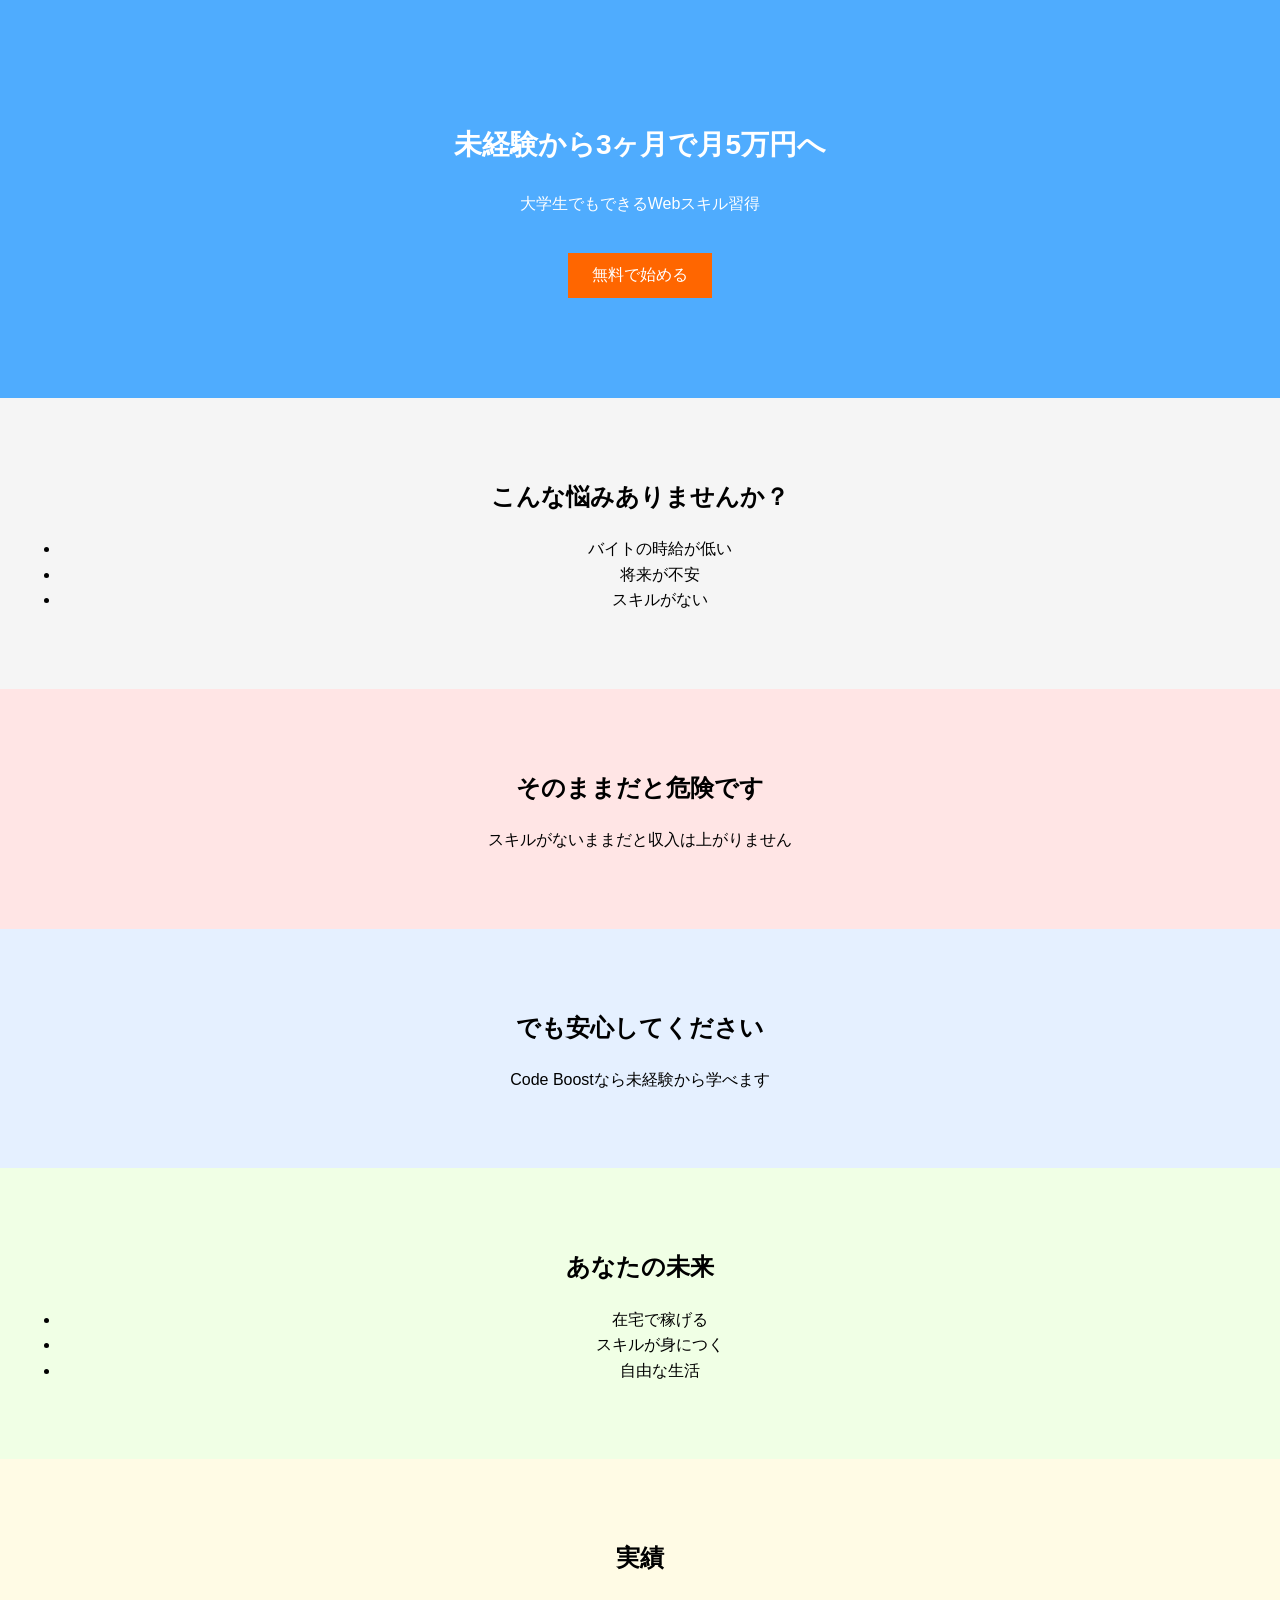
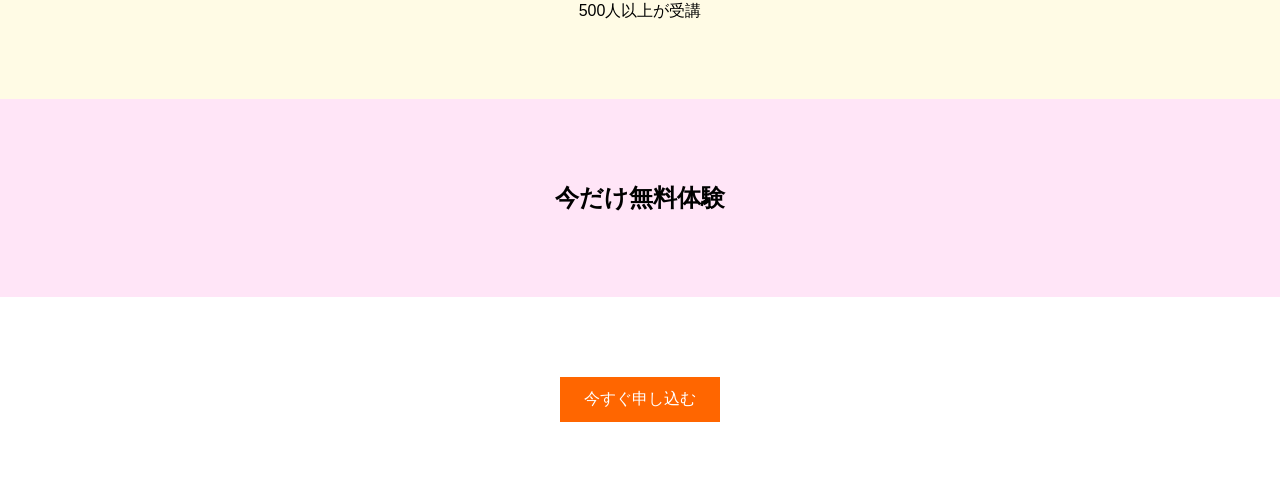
==== ai.html @ 4aaf7d5e "初めての保存" ====
<!DOCTYPE html>
<html lang="ja">
<head>
  <meta charset="UTF-8">
  <title>Code Boost</title>
  <link rel="stylesheet" href="ai.css">
</head>
<body>

<!-- ① ファーストビュー -->
<section class="hero">
  <h1>未経験から3ヶ月で月5万円へ</h1>
  <p>大学生でもできるWebスキル習得</p>
  <button>無料で始める</button>
</section>

<!-- ② 悩み -->
<section class="problem">
  <h2>こんな悩みありませんか？</h2>
  <ul>
    <li>バイトの時給が低い</li>
    <li>将来が不安</li>
    <li>スキルがない</li>
  </ul>
</section>

<!-- ③ 問題深掘り -->
<section class="danger">
  <h2>そのままだと危険です</h2>
  <p>スキルがないままだと収入は上がりません</p>
</section>

<!-- ④ 解決策 -->
<section class="solution">
  <h2>でも安心してください</h2>
  <p>Code Boostなら未経験から学べます</p>
</section>

<!-- ⑤ ベネフィット -->
<section class="benefit">
  <h2>あなたの未来</h2>
  <ul>
    <li>在宅で稼げる</li>
    <li>スキルが身につく</li>
    <li>自由な生活</li>
  </ul>
</section>

<!-- ⑥ 信頼 -->
<section class="trust">
  <h2>実績</h2>
  <p>500人以上が受講</p>
</section>

<!-- ⑦ オファー -->
<section class="offer">
  <h2>今だけ無料体験</h2>
</section>

<!-- ⑧ CTA -->
<section class="cta">
  <button>今すぐ申し込む</button>
</section>

</body>
</html>
---- ai.css ----
body {
  margin: 0;
  font-family: sans-serif;
  line-height: 1.6;
}

/* 共通 */
section {
  padding: 60px 20px;
  text-align: center;
}

/* ファーストビュー */
.hero {
  background: #4facfe;
  color: white;
  padding: 100px 20px;
}

.hero h1 {
  font-size: 28px;
}

/* セクション色分け */
.problem { background: #f5f5f5; }
.danger { background: #ffe5e5; }
.solution { background: #e5f0ff; }
.benefit { background: #f0ffe5; }
.trust { background: #fffbe5; }
.offer { background: #ffe5f7; }

/* ボタン */
button {
  margin-top: 20px;
  padding: 12px 24px;
  font-size: 16px;
  background: #ff6600;
  color: white;
  border: none;
  cursor: pointer;
}

/* ホバー */
button:hover {
  background: #e05500;
}

/* スマホ対応 */
@media (max-width: 768px) {
  .hero h1 {
    font-size: 22px;
  }
}
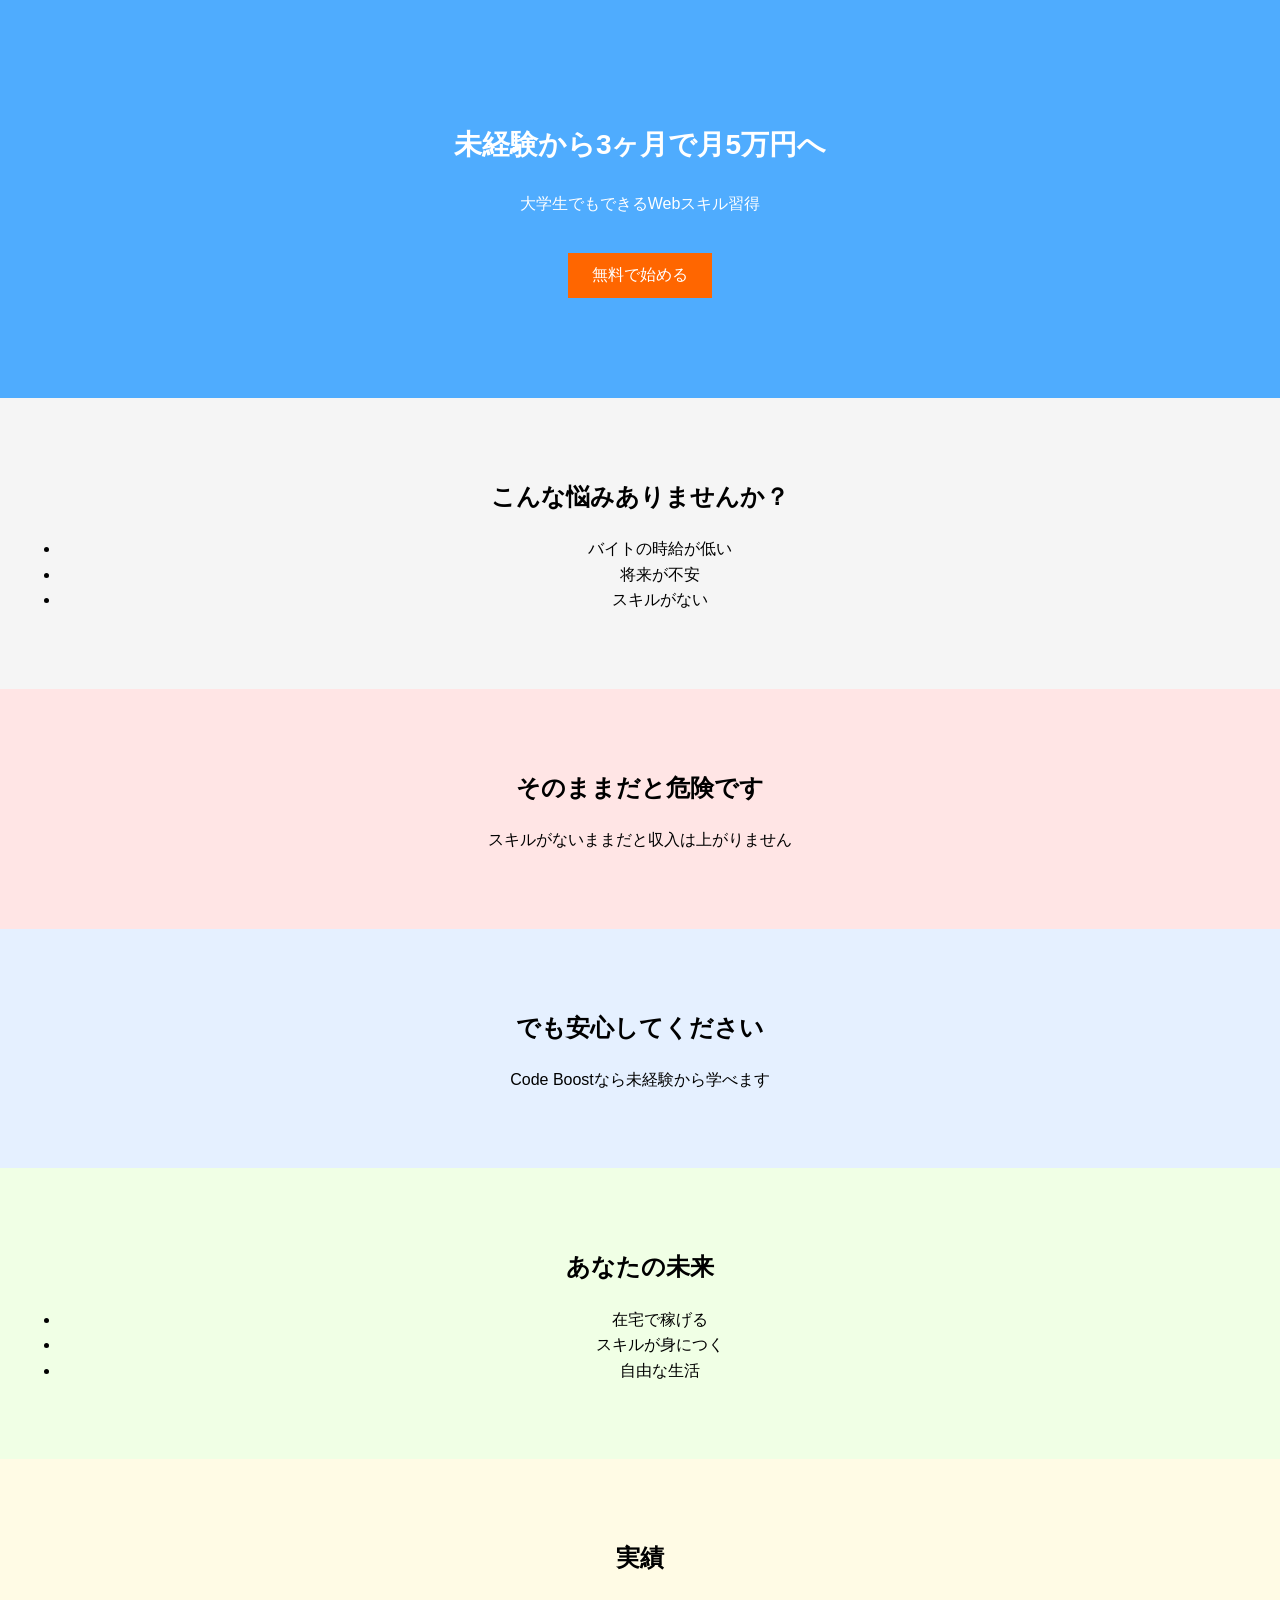
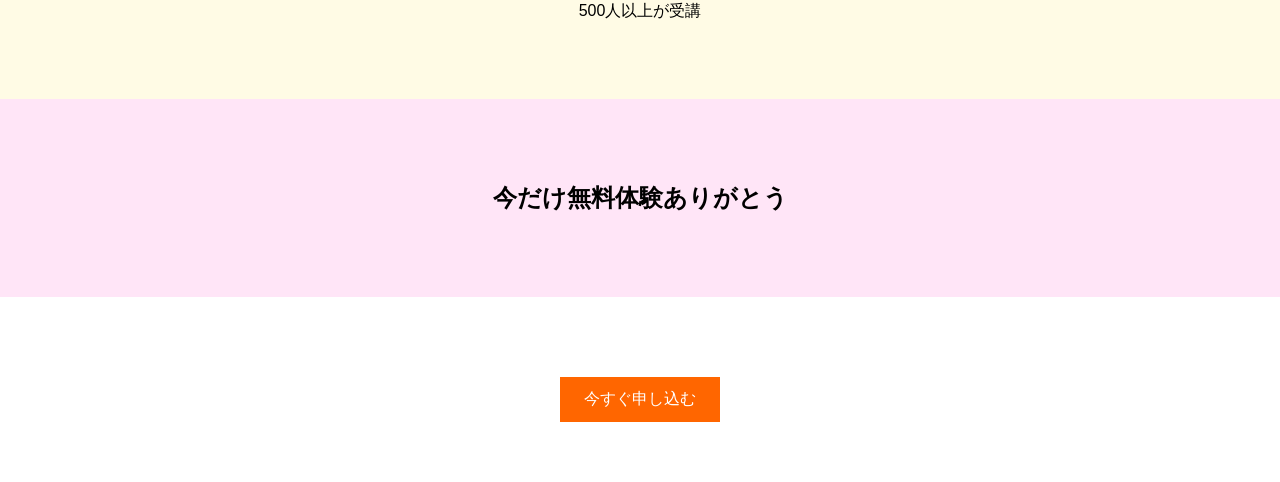
==== commit 50c8c464: "文字を変えた" ====
--- a/ai.html
+++ b/ai.html
@@ -54,7 +54,7 @@
 
 <!-- ⑦ オファー -->
 <section class="offer">
-  <h2>今だけ無料体験</h2>
+  <h2>今だけ無料体験ありがとう</h2>
 </section>
 
 <!-- ⑧ CTA -->
